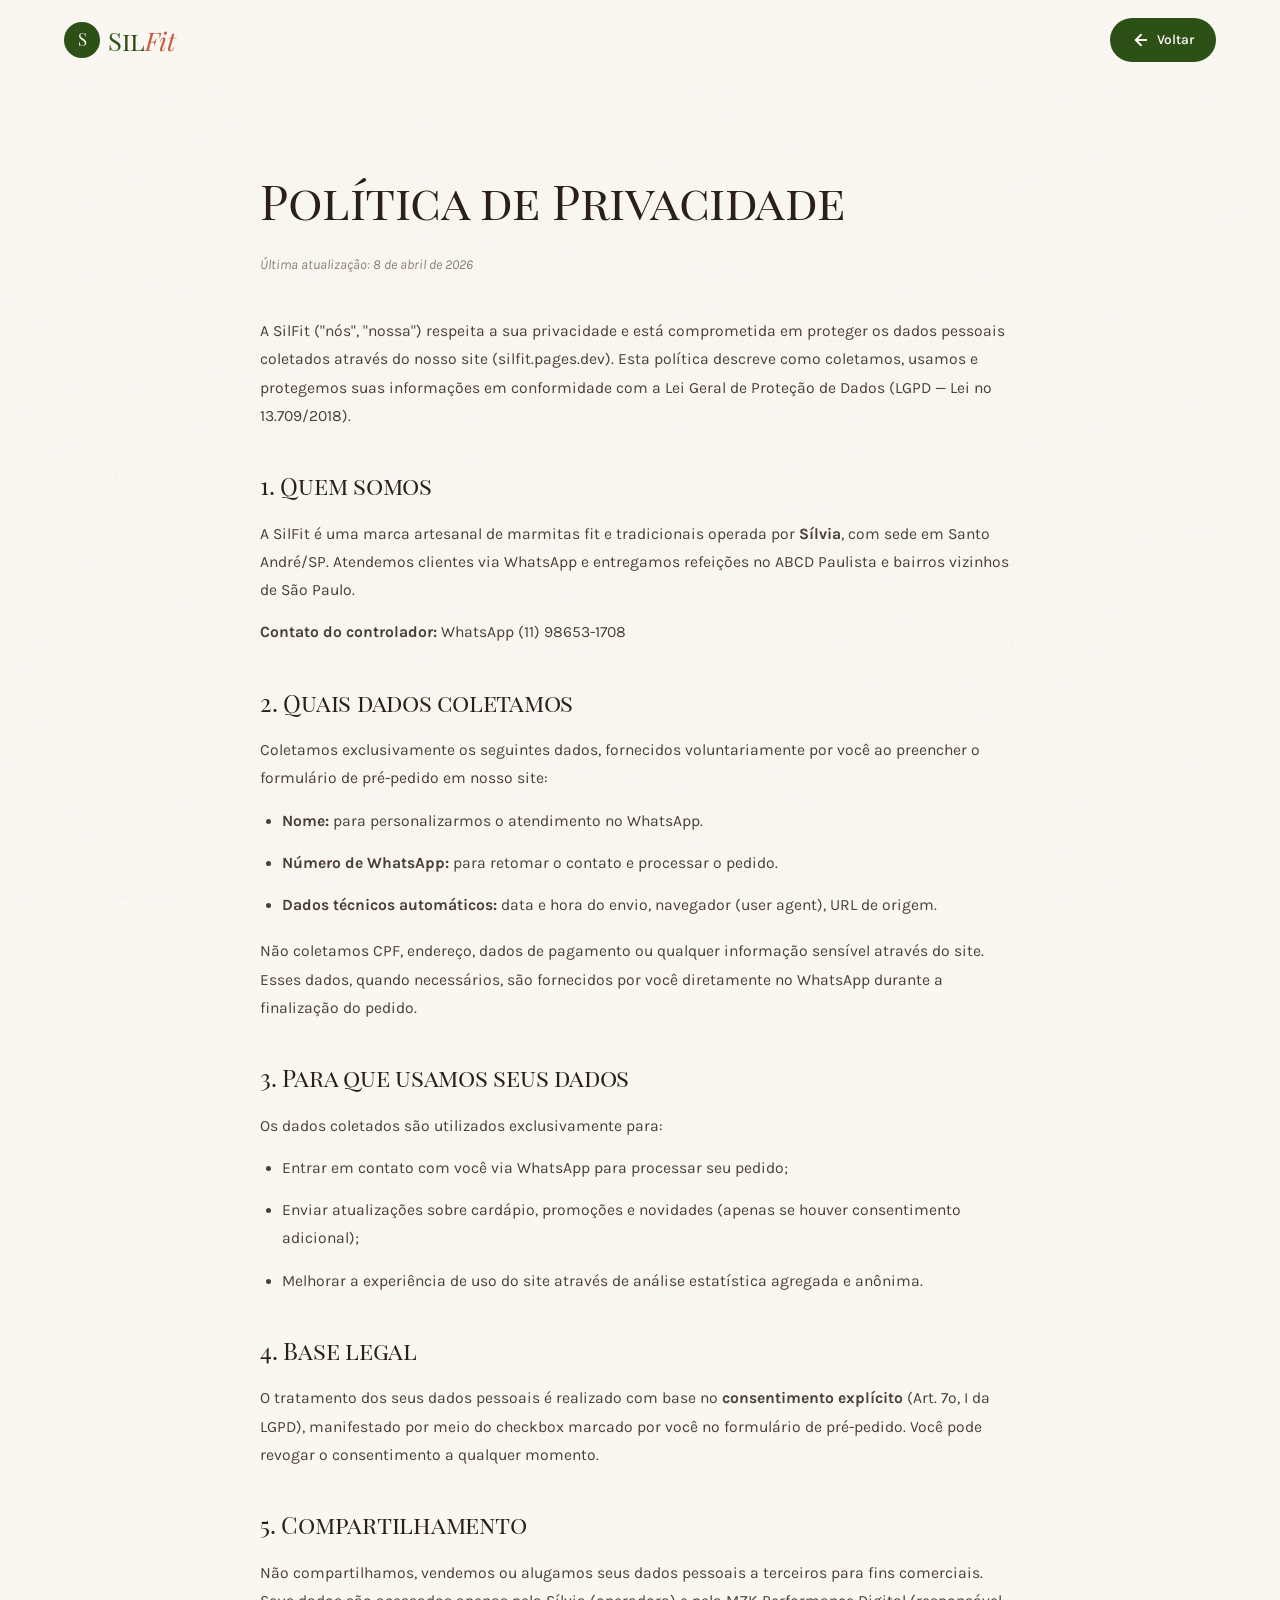
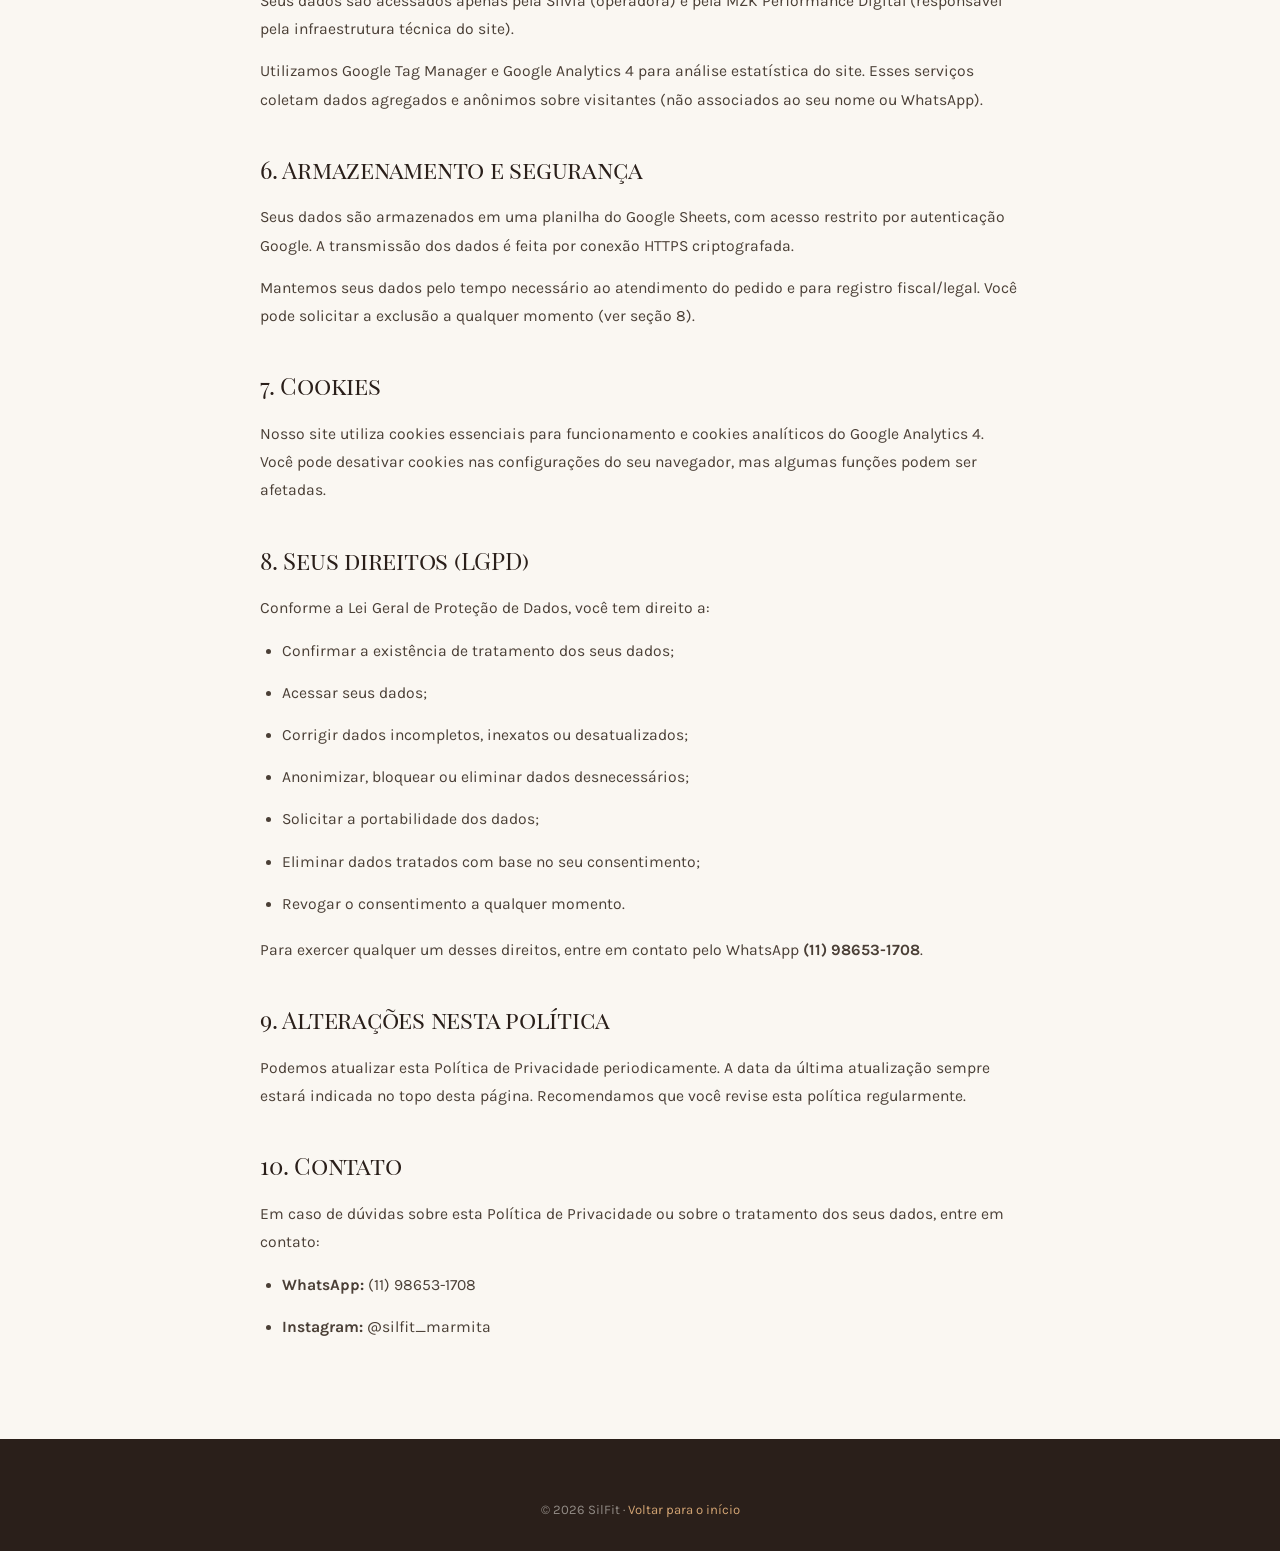
==== politica-de-privacidade.html @ 376da4f0 "feat: initial SilFit landing page v1.0 Landing page completa para SilFit Marmitas com: - Hero editor" ====
<!DOCTYPE html>
<html lang="pt-BR">
<head>
  <meta charset="UTF-8">
  <meta name="viewport" content="width=device-width, initial-scale=1.0">
  <meta name="theme-color" content="#2D5016">
  <title>Política de Privacidade | SilFit</title>
  <meta name="description" content="Política de Privacidade da SilFit — como coletamos, usamos e protegemos seus dados em conformidade com a LGPD.">
  <meta name="robots" content="noindex, follow">
  <link rel="canonical" href="https://silfit.pages.dev/politica-de-privacidade.html">

  <link rel="preconnect" href="https://fonts.googleapis.com">
  <link rel="preconnect" href="https://fonts.gstatic.com" crossorigin>
  <link href="https://fonts.googleapis.com/css2?family=Karla:wght@300;400;500;600;700&family=Playfair+Display:ital,wght@0,400;0,700;1,400;1,700&family=Playfair+Display+SC:wght@400;700&display=swap" rel="stylesheet">

  <link rel="stylesheet" href="/css/styles.css">
  <link rel="manifest" href="/manifest.json">
</head>
<body>
  <a href="#main" class="skip-link">Pular para o conteúdo</a>

  <header class="header">
    <div class="container">
      <a href="/" class="logo" aria-label="SilFit — Início">
        <span class="logo-mark">S</span>
        <span class="logo-text">Sil<em>Fit</em></span>
      </a>
      <a href="/" class="header-cta">
        <svg class="icon" viewBox="0 0 24 24" fill="none" stroke="currentColor" stroke-width="2.5" stroke-linecap="round" stroke-linejoin="round" aria-hidden="true"><line x1="19" y1="12" x2="5" y2="12"/><polyline points="12 19 5 12 12 5"/></svg>
        <span>Voltar</span>
      </a>
    </div>
  </header>

  <main id="main" class="container">
    <article class="privacy-page">
      <h1>Política de Privacidade</h1>
      <p class="last-update">Última atualização: 8 de abril de 2026</p>

      <p>A SilFit ("nós", "nossa") respeita a sua privacidade e está comprometida em proteger os dados pessoais coletados através do nosso site (silfit.pages.dev). Esta política descreve como coletamos, usamos e protegemos suas informações em conformidade com a Lei Geral de Proteção de Dados (LGPD — Lei nº 13.709/2018).</p>

      <h2>1. Quem somos</h2>
      <p>A SilFit é uma marca artesanal de marmitas fit e tradicionais operada por <strong>Sílvia</strong>, com sede em Santo André/SP. Atendemos clientes via WhatsApp e entregamos refeições no ABCD Paulista e bairros vizinhos de São Paulo.</p>
      <p><strong>Contato do controlador:</strong> WhatsApp (11) 98653-1708</p>

      <h2>2. Quais dados coletamos</h2>
      <p>Coletamos exclusivamente os seguintes dados, fornecidos voluntariamente por você ao preencher o formulário de pré-pedido em nosso site:</p>
      <ul>
        <li><strong>Nome:</strong> para personalizarmos o atendimento no WhatsApp.</li>
        <li><strong>Número de WhatsApp:</strong> para retomar o contato e processar o pedido.</li>
        <li><strong>Dados técnicos automáticos:</strong> data e hora do envio, navegador (user agent), URL de origem.</li>
      </ul>
      <p>Não coletamos CPF, endereço, dados de pagamento ou qualquer informação sensível através do site. Esses dados, quando necessários, são fornecidos por você diretamente no WhatsApp durante a finalização do pedido.</p>

      <h2>3. Para que usamos seus dados</h2>
      <p>Os dados coletados são utilizados exclusivamente para:</p>
      <ul>
        <li>Entrar em contato com você via WhatsApp para processar seu pedido;</li>
        <li>Enviar atualizações sobre cardápio, promoções e novidades (apenas se houver consentimento adicional);</li>
        <li>Melhorar a experiência de uso do site através de análise estatística agregada e anônima.</li>
      </ul>

      <h2>4. Base legal</h2>
      <p>O tratamento dos seus dados pessoais é realizado com base no <strong>consentimento explícito</strong> (Art. 7º, I da LGPD), manifestado por meio do checkbox marcado por você no formulário de pré-pedido. Você pode revogar o consentimento a qualquer momento.</p>

      <h2>5. Compartilhamento</h2>
      <p>Não compartilhamos, vendemos ou alugamos seus dados pessoais a terceiros para fins comerciais. Seus dados são acessados apenas pela Sílvia (operadora) e pela MZK Performance Digital (responsável pela infraestrutura técnica do site).</p>
      <p>Utilizamos Google Tag Manager e Google Analytics 4 para análise estatística do site. Esses serviços coletam dados agregados e anônimos sobre visitantes (não associados ao seu nome ou WhatsApp).</p>

      <h2>6. Armazenamento e segurança</h2>
      <p>Seus dados são armazenados em uma planilha do Google Sheets, com acesso restrito por autenticação Google. A transmissão dos dados é feita por conexão HTTPS criptografada.</p>
      <p>Mantemos seus dados pelo tempo necessário ao atendimento do pedido e para registro fiscal/legal. Você pode solicitar a exclusão a qualquer momento (ver seção 8).</p>

      <h2>7. Cookies</h2>
      <p>Nosso site utiliza cookies essenciais para funcionamento e cookies analíticos do Google Analytics 4. Você pode desativar cookies nas configurações do seu navegador, mas algumas funções podem ser afetadas.</p>

      <h2>8. Seus direitos (LGPD)</h2>
      <p>Conforme a Lei Geral de Proteção de Dados, você tem direito a:</p>
      <ul>
        <li>Confirmar a existência de tratamento dos seus dados;</li>
        <li>Acessar seus dados;</li>
        <li>Corrigir dados incompletos, inexatos ou desatualizados;</li>
        <li>Anonimizar, bloquear ou eliminar dados desnecessários;</li>
        <li>Solicitar a portabilidade dos dados;</li>
        <li>Eliminar dados tratados com base no seu consentimento;</li>
        <li>Revogar o consentimento a qualquer momento.</li>
      </ul>
      <p>Para exercer qualquer um desses direitos, entre em contato pelo WhatsApp <strong>(11) 98653-1708</strong>.</p>

      <h2>9. Alterações nesta política</h2>
      <p>Podemos atualizar esta Política de Privacidade periodicamente. A data da última atualização sempre estará indicada no topo desta página. Recomendamos que você revise esta política regularmente.</p>

      <h2>10. Contato</h2>
      <p>Em caso de dúvidas sobre esta Política de Privacidade ou sobre o tratamento dos seus dados, entre em contato:</p>
      <ul>
        <li><strong>WhatsApp:</strong> (11) 98653-1708</li>
        <li><strong>Instagram:</strong> <a href="https://www.instagram.com/silfit_marmita/" target="_blank" rel="noopener">@silfit_marmita</a></li>
      </ul>
    </article>
  </main>

  <footer class="footer" role="contentinfo">
    <div class="container">
      <div class="footer-bottom" style="border-top:none;padding-top:0;">
        <p>&copy; 2026 SilFit · <a href="/">Voltar para o início</a></p>
      </div>
    </div>
  </footer>
</body>
</html>
---- css/styles.css ----
/* ─────────────────────────────────────────────────────────
   SilFit — Editorial Caseira
   Stylesheet único com CSS custom properties
   ───────────────────────────────────────────────────────── */

*, *::before, *::after { margin: 0; padding: 0; box-sizing: border-box; }

:root {
  /* ── Paleta — Editorial Caseira ── */
  --cream: #FAF7F2;
  --cream-warm: #F4EFE6;
  --cream-deep: #ECE4D4;
  --sage-light: #A8B89A;
  --sage: #6B8E5A;
  --sage-deep: #2D5016;
  --terracotta: #C65D3F;
  --terracotta-deep: #9B4426;
  --gold: #D4A574;
  --espresso: #2A1F1A;
  --espresso-soft: #4A3F36;
  --muted: #8B7E6F;
  --line: #E5DCC8;
  --white: #FFFFFF;
  --wa-green: #25D366;
  --wa-green-deep: #1EBE5A;

  /* ── Typography ── */
  --font-display: 'Playfair Display SC', Georgia, serif;
  --font-display-italic: 'Playfair Display', Georgia, serif;
  --font-body: 'Karla', -apple-system, BlinkMacSystemFont, sans-serif;

  /* ── Easing ── */
  --ease-out: cubic-bezier(0.22, 1, 0.36, 1);
  --ease-in-out: cubic-bezier(0.65, 0, 0.35, 1);
  --ease-spring: cubic-bezier(0.34, 1.56, 0.64, 1);

  /* ── Layout ── */
  --container: 1200px;
  --container-narrow: 880px;
  --radius-sm: 8px;
  --radius: 14px;
  --radius-lg: 24px;

  /* ── z-index scale ── */
  --z-header: 50;
  --z-popup: 100;
  --z-fab: 90;
  --z-toast: 110;
}

html {
  scroll-behavior: smooth;
  -webkit-font-smoothing: antialiased;
  -moz-osx-font-smoothing: grayscale;
  text-size-adjust: 100%;
}

@media (prefers-reduced-motion: reduce) {
  html { scroll-behavior: auto; }
  *, *::before, *::after {
    animation-duration: 0.01ms !important;
    animation-iteration-count: 1 !important;
    transition-duration: 0.01ms !important;
  }
}

body {
  font-family: var(--font-body);
  color: var(--espresso);
  background: var(--cream);
  line-height: 1.65;
  font-size: 17px;
  overflow-x: hidden;
}

/* Subtle paper texture overlay — adds warmth without weight */
body::before {
  content: '';
  position: fixed;
  inset: 0;
  pointer-events: none;
  z-index: 1;
  opacity: 0.04;
  background-image: url("data:image/svg+xml,%3Csvg viewBox='0 0 256 256' xmlns='http://www.w3.org/2000/svg'%3E%3Cfilter id='n'%3E%3CfeTurbulence type='fractalNoise' baseFrequency='0.85' numOctaves='4' stitchTiles='stitch'/%3E%3C/filter%3E%3Crect width='100%25' height='100%25' filter='url(%23n)'/%3E%3C/svg%3E");
  mix-blend-mode: multiply;
}

img { max-width: 100%; height: auto; display: block; }
button { font: inherit; cursor: pointer; }
a { color: inherit; text-decoration: none; }

/* ─────────────────────────────────────────────────────────
   Skip-to-content (a11y)
   ───────────────────────────────────────────────────────── */
.skip-link {
  position: absolute; left: -9999px; top: 16px;
  background: var(--sage-deep); color: var(--cream);
  padding: 12px 20px; border-radius: var(--radius-sm);
  z-index: 999; font-weight: 600;
}
.skip-link:focus { left: 16px; }

/* ─────────────────────────────────────────────────────────
   Container & section primitives
   ───────────────────────────────────────────────────────── */
.container {
  width: 100%;
  max-width: var(--container);
  margin: 0 auto;
  padding: 0 24px;
  position: relative;
  z-index: 2;
}
.container-narrow { max-width: var(--container-narrow); }

section {
  padding: 80px 0;
  position: relative;
}

@media (max-width: 768px) {
  section { padding: 56px 0; }
}

/* ─────────────────────────────────────────────────────────
   Typography utilities
   ───────────────────────────────────────────────────────── */
.eyebrow {
  display: inline-flex;
  align-items: center;
  gap: 14px;
  font-family: var(--font-body);
  font-size: 0.78rem;
  font-weight: 600;
  letter-spacing: 0.18em;
  text-transform: uppercase;
  color: var(--terracotta);
  margin-bottom: 18px;
}
.eyebrow::before {
  content: '';
  display: inline-block;
  width: 36px;
  height: 1px;
  background: var(--terracotta);
}

h1, h2, h3, h4 {
  font-family: var(--font-display);
  font-weight: 400;
  color: var(--espresso);
  letter-spacing: -0.01em;
}

.section-title {
  font-size: clamp(2rem, 4.4vw, 3.4rem);
  line-height: 1.08;
  margin-bottom: 18px;
}
.section-title em {
  font-family: var(--font-display-italic);
  font-style: italic;
  font-weight: 400;
  color: var(--sage-deep);
}

.section-subtitle {
  font-size: 1.1rem;
  color: var(--espresso-soft);
  max-width: 620px;
  line-height: 1.7;
}

.section-header { margin-bottom: 56px; }
.section-header.center { text-align: center; }
.section-header.center .eyebrow { justify-content: center; }
.section-header.center .section-subtitle { margin-left: auto; margin-right: auto; }

/* ─────────────────────────────────────────────────────────
   Buttons
   ───────────────────────────────────────────────────────── */
.btn {
  display: inline-flex;
  align-items: center;
  justify-content: center;
  gap: 10px;
  padding: 16px 32px;
  border-radius: 999px;
  font-weight: 700;
  font-size: 0.95rem;
  letter-spacing: 0.01em;
  border: none;
  cursor: pointer;
  transition: all 280ms var(--ease-out);
  white-space: nowrap;
  text-decoration: none;
  position: relative;
  overflow: hidden;
}
.btn:focus-visible {
  outline: 2px solid var(--sage-deep);
  outline-offset: 3px;
}

.btn-primary {
  background: var(--sage-deep);
  color: var(--cream);
  box-shadow: 0 4px 16px rgba(45, 80, 22, 0.18);
}
.btn-primary:hover {
  background: #1f3a0e;
  transform: translateY(-2px);
  box-shadow: 0 8px 28px rgba(45, 80, 22, 0.32);
}
.btn-primary:active { transform: translateY(0); }

.btn-secondary {
  background: transparent;
  color: var(--espresso);
  border: 1.5px solid var(--espresso);
}
.btn-secondary:hover {
  background: var(--espresso);
  color: var(--cream);
}

.btn-whatsapp {
  background: var(--wa-green);
  color: var(--white);
  box-shadow: 0 4px 16px rgba(37, 211, 102, 0.25);
}
.btn-whatsapp:hover {
  background: var(--wa-green-deep);
  transform: translateY(-2px);
  box-shadow: 0 8px 28px rgba(37, 211, 102, 0.4);
}

.btn-large { padding: 20px 40px; font-size: 1.05rem; }

.icon { width: 18px; height: 18px; flex-shrink: 0; }

/* ─────────────────────────────────────────────────────────
   Top bar
   ───────────────────────────────────────────────────────── */
.top-bar {
  background: var(--sage-deep);
  color: var(--cream);
  text-align: center;
  font-size: 0.78rem;
  padding: 9px 16px;
  font-weight: 500;
  letter-spacing: 0.02em;
}
.top-bar strong { color: var(--gold); font-weight: 700; }

/* ─────────────────────────────────────────────────────────
   Header
   ───────────────────────────────────────────────────────── */
.header {
  position: sticky;
  top: 0;
  z-index: var(--z-header);
  background: rgba(250, 247, 242, 0.92);
  backdrop-filter: blur(16px) saturate(1.4);
  -webkit-backdrop-filter: blur(16px) saturate(1.4);
  border-bottom: 1px solid transparent;
  transition: all 350ms var(--ease-out);
}
.header.scrolled {
  border-bottom-color: var(--line);
  box-shadow: 0 4px 24px rgba(42, 31, 26, 0.06);
}
.header .container {
  display: flex;
  align-items: center;
  justify-content: space-between;
  padding-top: 18px;
  padding-bottom: 18px;
}
.logo {
  display: flex;
  align-items: center;
  gap: 8px;
  font-family: var(--font-display);
  font-size: 1.6rem;
  color: var(--sage-deep);
  letter-spacing: -0.01em;
}
.logo-mark {
  width: 36px; height: 36px;
  border-radius: 50%;
  background: var(--sage-deep);
  display: flex; align-items: center; justify-content: center;
  color: var(--cream);
  font-family: var(--font-display);
  font-size: 1.05rem;
  font-weight: 400;
}
.logo-text em {
  font-family: var(--font-display-italic);
  font-style: italic;
  color: var(--terracotta);
}

.nav {
  display: flex;
  gap: 36px;
  align-items: center;
}
.nav a {
  font-size: 0.9rem;
  font-weight: 500;
  color: var(--espresso-soft);
  position: relative;
  transition: color 200ms var(--ease-out);
}
.nav a::after {
  content: '';
  position: absolute;
  bottom: -6px;
  left: 0;
  width: 0;
  height: 1.5px;
  background: var(--terracotta);
  transition: width 250ms var(--ease-out);
}
.nav a:hover { color: var(--espresso); }
.nav a:hover::after { width: 100%; }

.header-cta {
  background: var(--sage-deep);
  color: var(--cream);
  padding: 11px 22px;
  border-radius: 999px;
  font-size: 0.85rem;
  font-weight: 600;
  transition: all 250ms var(--ease-out);
  display: inline-flex;
  align-items: center;
  gap: 7px;
}
.header-cta:hover {
  background: #1f3a0e;
  transform: translateY(-1px);
}

@media (max-width: 900px) {
  .nav { display: none; }
}
@media (max-width: 480px) {
  .header-cta span { display: none; }
  .header-cta { padding: 11px; aspect-ratio: 1; justify-content: center; }
}

/* ─────────────────────────────────────────────────────────
   Hero
   ───────────────────────────────────────────────────────── */
.hero {
  position: relative;
  padding: 70px 0 90px;
  background: linear-gradient(180deg, var(--cream) 0%, var(--cream-warm) 100%);
  overflow: hidden;
}

/* Decorative organic shapes */
.hero-deco-1 {
  position: absolute;
  top: -100px;
  right: -120px;
  width: 460px; height: 460px;
  border-radius: 50%;
  background: radial-gradient(circle, rgba(168, 184, 154, 0.18) 0%, transparent 70%);
  pointer-events: none;
}
.hero-deco-2 {
  position: absolute;
  bottom: -80px;
  left: -100px;
  width: 380px; height: 380px;
  border-radius: 50%;
  background: radial-gradient(circle, rgba(198, 93, 63, 0.10) 0%, transparent 70%);
  pointer-events: none;
}

.hero .container {
  display: grid;
  grid-template-columns: 1.05fr 0.95fr;
  gap: 70px;
  align-items: center;
  position: relative;
  z-index: 2;
}

.hero-badge {
  display: inline-flex;
  align-items: center;
  gap: 10px;
  background: var(--cream-deep);
  border: 1px solid var(--line);
  padding: 9px 18px;
  border-radius: 999px;
  font-size: 0.78rem;
  font-weight: 600;
  color: var(--sage-deep);
  letter-spacing: 0.04em;
  margin-bottom: 24px;
}
.hero-badge .dot {
  width: 8px; height: 8px; border-radius: 50%;
  background: var(--wa-green);
  box-shadow: 0 0 0 0 rgba(37, 211, 102, 0.6);
  animation: pulse-dot 2.4s ease-in-out infinite;
}
@keyframes pulse-dot {
  0%, 100% { box-shadow: 0 0 0 0 rgba(37, 211, 102, 0.5); }
  50% { box-shadow: 0 0 0 8px rgba(37, 211, 102, 0); }
}

.hero h1 {
  font-size: clamp(2.6rem, 6vw, 4.4rem);
  line-height: 1.02;
  margin-bottom: 22px;
  letter-spacing: -0.02em;
}
.hero h1 em {
  font-family: var(--font-display-italic);
  font-style: italic;
  color: var(--sage-deep);
  font-weight: 400;
}
.hero h1 .accent {
  color: var(--terracotta);
  font-family: var(--font-display-italic);
  font-style: italic;
}

.hero-sub {
  font-size: 1.18rem;
  color: var(--espresso-soft);
  line-height: 1.7;
  margin-bottom: 32px;
  max-width: 520px;
}

.hero-ctas {
  display: flex;
  gap: 14px;
  flex-wrap: wrap;
  margin-bottom: 40px;
}

.hero-trust {
  display: flex;
  align-items: center;
  gap: 24px;
  flex-wrap: wrap;
  padding-top: 28px;
  border-top: 1px solid var(--line);
}
.hero-trust-item {
  display: flex;
  align-items: center;
  gap: 10px;
  font-size: 0.85rem;
  color: var(--espresso-soft);
}
.hero-trust-item svg {
  color: var(--sage-deep);
  flex-shrink: 0;
}

/* Hero visual — editorial photo card stack */
.hero-visual {
  position: relative;
  height: 580px;
}
.hero-photo {
  position: absolute;
  border-radius: var(--radius-lg);
  overflow: hidden;
  background: var(--cream-deep);
  box-shadow:
    0 20px 60px rgba(42, 31, 26, 0.18),
    0 8px 24px rgba(42, 31, 26, 0.10);
}
.hero-photo-main {
  top: 0; left: 50%;
  transform: translateX(-50%);
  width: 78%;
  aspect-ratio: 4/5;
  z-index: 2;
}
.hero-photo-sub {
  bottom: 0; left: 0;
  width: 55%;
  aspect-ratio: 4/3;
  z-index: 3;
  border: 8px solid var(--cream);
}
.hero-photo-sub-2 {
  top: 60px; right: 0;
  width: 42%;
  aspect-ratio: 1;
  z-index: 1;
  border: 8px solid var(--cream);
}

/* Photo placeholder treatment */
.photo-placeholder {
  width: 100%; height: 100%;
  background: linear-gradient(135deg, var(--sage-light), var(--sage));
  display: flex;
  align-items: center;
  justify-content: center;
  color: var(--cream);
  font-family: var(--font-display);
  font-size: 1.4rem;
  position: relative;
}
.photo-placeholder.terracotta {
  background: linear-gradient(135deg, #D17554, var(--terracotta));
}
.photo-placeholder.gold {
  background: linear-gradient(135deg, #E2BC8E, var(--gold));
}
.photo-placeholder svg {
  width: 64px; height: 64px;
  opacity: 0.6;
}

/* Floating quote card */
.hero-quote {
  position: absolute;
  bottom: 90px;
  right: -20px;
  z-index: 4;
  background: var(--white);
  padding: 18px 22px;
  border-radius: var(--radius);
  box-shadow: 0 12px 36px rgba(42, 31, 26, 0.15);
  max-width: 220px;
  border: 1px solid var(--line);
}
.hero-quote .stars {
  display: flex; gap: 2px; margin-bottom: 6px; color: var(--gold);
}
.hero-quote p {
  font-family: var(--font-display-italic);
  font-style: italic;
  font-size: 0.92rem;
  color: var(--espresso);
  line-height: 1.5;
}
.hero-quote cite {
  display: block;
  margin-top: 8px;
  font-size: 0.75rem;
  color: var(--muted);
  font-style: normal;
  font-family: var(--font-body);
  font-weight: 600;
}

@media (max-width: 980px) {
  .hero .container { grid-template-columns: 1fr; gap: 50px; }
  .hero-visual { height: 460px; max-width: 480px; margin: 0 auto; }
  .hero-quote { right: 0; bottom: 50px; }
}
@media (max-width: 480px) {
  .hero { padding: 50px 0 70px; }
  .hero-visual { height: 380px; }
}

/* ─────────────────────────────────────────────────────────
   Sobre — story section
   ───────────────────────────────────────────────────────── */
.sobre {
  background: var(--cream);
}
.sobre .container {
  display: grid;
  grid-template-columns: 0.85fr 1.15fr;
  gap: 70px;
  align-items: center;
}
.sobre-photo {
  position: relative;
}
.sobre-photo-frame {
  border-radius: var(--radius-lg);
  overflow: hidden;
  aspect-ratio: 4/5;
  box-shadow: 0 20px 50px rgba(42, 31, 26, 0.15);
}
.sobre-photo-frame .photo-placeholder { font-size: 1.6rem; }
.sobre-photo::before {
  content: '';
  position: absolute;
  inset: 14px -14px -14px 14px;
  border: 2px solid var(--terracotta);
  border-radius: var(--radius-lg);
  z-index: -1;
}

.sobre-content h2 {
  font-size: clamp(2rem, 4vw, 3rem);
  line-height: 1.1;
  margin-bottom: 24px;
}
.sobre-content h2 em {
  font-family: var(--font-display-italic);
  font-style: italic;
  color: var(--terracotta);
}
.sobre-content p {
  font-size: 1.05rem;
  color: var(--espresso-soft);
  line-height: 1.8;
  margin-bottom: 18px;
}
.sobre-tagline {
  font-family: var(--font-display-italic);
  font-style: italic;
  font-size: 1.4rem !important;
  color: var(--sage-deep) !important;
  border-left: 3px solid var(--terracotta);
  padding-left: 20px;
  margin: 28px 0 !important;
}

.sobre-badges {
  display: flex;
  gap: 12px;
  flex-wrap: wrap;
  margin-top: 28px;
}
.sobre-badge {
  display: inline-flex;
  align-items: center;
  gap: 8px;
  background: var(--cream-warm);
  border: 1px solid var(--line);
  padding: 9px 16px;
  border-radius: 999px;
  font-size: 0.8rem;
  font-weight: 600;
  color: var(--espresso);
}
.sobre-badge svg { color: var(--sage-deep); }

@media (max-width: 900px) {
  .sobre .container { grid-template-columns: 1fr; gap: 50px; }
  .sobre-photo { max-width: 360px; margin: 0 auto; }
}

/* ─────────────────────────────────────────────────────────
   Cardápio — Fit & Tradicional
   ───────────────────────────────────────────────────────── */
.cardapio {
  background: var(--cream-warm);
}
.cardapio.tradicional {
  background: var(--cream);
}

.menu-meta {
  display: flex;
  align-items: center;
  gap: 20px;
  margin-top: 24px;
  flex-wrap: wrap;
}
.menu-price-tag {
  display: inline-flex;
  align-items: baseline;
  gap: 4px;
  font-family: var(--font-display);
  font-size: 1.5rem;
  color: var(--sage-deep);
  background: var(--cream);
  padding: 12px 22px;
  border-radius: 999px;
  border: 1.5px solid var(--sage-deep);
}
.menu-price-tag .currency { font-size: 1rem; opacity: 0.7; }
.menu-price-tag .label { font-family: var(--font-body); font-size: 0.78rem; color: var(--espresso-soft); margin-left: 8px; font-weight: 500; }

.menu-grid {
  display: grid;
  grid-template-columns: repeat(2, 1fr);
  gap: 24px;
}
@media (max-width: 768px) {
  .menu-grid { grid-template-columns: 1fr; }
}

.menu-card {
  background: var(--cream);
  border: 1px solid var(--line);
  border-radius: var(--radius-lg);
  overflow: hidden;
  transition: all 380ms var(--ease-out);
  display: flex;
  flex-direction: column;
}
.cardapio.tradicional .menu-card { background: var(--cream-warm); }
.menu-card:hover {
  transform: translateY(-6px);
  box-shadow: 0 24px 60px rgba(42, 31, 26, 0.10);
  border-color: var(--terracotta);
}

.menu-card-photo {
  aspect-ratio: 16/10;
  position: relative;
  overflow: hidden;
}
.menu-card-photo .photo-placeholder { font-size: 1.05rem; }
.menu-card-badge {
  position: absolute;
  top: 14px;
  left: 14px;
  background: var(--white);
  color: var(--sage-deep);
  padding: 6px 12px;
  border-radius: 999px;
  font-size: 0.7rem;
  font-weight: 700;
  letter-spacing: 0.06em;
  text-transform: uppercase;
}

.menu-card-body {
  padding: 26px 24px 28px;
  display: flex;
  flex-direction: column;
  flex: 1;
}
.menu-card-code {
  font-family: var(--font-body);
  font-size: 0.7rem;
  font-weight: 700;
  letter-spacing: 0.12em;
  color: var(--terracotta);
  text-transform: uppercase;
  margin-bottom: 8px;
}
.menu-card h3 {
  font-size: 1.35rem;
  font-family: var(--font-display);
  line-height: 1.2;
  margin-bottom: 10px;
}
.menu-card p {
  font-size: 0.9rem;
  color: var(--espresso-soft);
  line-height: 1.65;
  margin-bottom: auto;
  padding-bottom: 18px;
}
.menu-card-cta {
  display: inline-flex;
  align-items: center;
  gap: 8px;
  font-weight: 600;
  font-size: 0.88rem;
  color: var(--sage-deep);
  padding: 12px 18px;
  background: var(--cream-warm);
  border-radius: 999px;
  border: 1px solid var(--line);
  transition: all 250ms var(--ease-out);
  align-self: flex-start;
}
.cardapio.tradicional .menu-card-cta { background: var(--cream); }
.menu-card-cta:hover {
  background: var(--sage-deep);
  color: var(--cream);
  border-color: var(--sage-deep);
}
.menu-card-cta svg { transition: transform 250ms var(--ease-out); }
.menu-card-cta:hover svg { transform: translateX(3px); }

/* ─────────────────────────────────────────────────────────
   Combos
   ───────────────────────────────────────────────────────── */
.combos {
  background: var(--sage-deep);
  color: var(--cream);
  position: relative;
  overflow: hidden;
}
.combos::before {
  content: '';
  position: absolute;
  inset: 0;
  background-image: radial-gradient(circle at 20% 20%, rgba(212, 165, 116, 0.08), transparent 50%),
                    radial-gradient(circle at 80% 80%, rgba(198, 93, 63, 0.08), transparent 50%);
  pointer-events: none;
}
.combos .eyebrow { color: var(--gold); }
.combos .eyebrow::before { background: var(--gold); }
.combos .section-title { color: var(--cream); }
.combos .section-title em { color: var(--gold); }
.combos .section-subtitle { color: rgba(250, 247, 242, 0.78); }

.combos-grid {
  display: grid;
  grid-template-columns: repeat(2, 1fr);
  gap: 24px;
  max-width: 880px;
}
@media (max-width: 768px) {
  .combos-grid { grid-template-columns: 1fr; }
}

.combo-card {
  background: rgba(250, 247, 242, 0.06);
  border: 1px solid rgba(250, 247, 242, 0.14);
  border-radius: var(--radius-lg);
  padding: 36px 32px;
  backdrop-filter: blur(12px);
  -webkit-backdrop-filter: blur(12px);
  transition: all 350ms var(--ease-out);
  position: relative;
}
.combo-card:hover {
  background: rgba(250, 247, 242, 0.10);
  transform: translateY(-4px);
  border-color: var(--gold);
}
.combo-card.featured {
  border-color: var(--gold);
  background: rgba(212, 165, 116, 0.10);
}
.combo-card.featured::before {
  content: 'Mais escolhido';
  position: absolute;
  top: -13px;
  left: 50%;
  transform: translateX(-50%);
  background: var(--gold);
  color: var(--espresso);
  padding: 6px 18px;
  border-radius: 999px;
  font-size: 0.7rem;
  font-weight: 700;
  letter-spacing: 0.08em;
  text-transform: uppercase;
}

.combo-card-label {
  font-size: 0.78rem;
  color: var(--gold);
  letter-spacing: 0.12em;
  text-transform: uppercase;
  font-weight: 600;
  margin-bottom: 10px;
}
.combo-card h3 {
  font-family: var(--font-display);
  font-size: 1.6rem;
  color: var(--cream);
  margin-bottom: 6px;
}
.combo-card .qty {
  font-family: var(--font-body);
  font-size: 0.95rem;
  color: rgba(250, 247, 242, 0.7);
  margin-bottom: 22px;
}
.combo-price {
  font-family: var(--font-display);
  font-size: 3.2rem;
  color: var(--gold);
  line-height: 1;
  margin-bottom: 6px;
}
.combo-price .currency { font-size: 1.4rem; opacity: 0.8; }
.combo-unit {
  font-size: 0.85rem;
  color: rgba(250, 247, 242, 0.6);
  margin-bottom: 26px;
}
.combo-card .btn-whatsapp {
  width: 100%;
  margin-top: 6px;
}

.combo-note {
  text-align: center;
  margin-top: 36px;
  font-size: 0.92rem;
  color: rgba(250, 247, 242, 0.7);
  font-family: var(--font-display-italic);
  font-style: italic;
}
.combo-note strong { color: var(--gold); font-style: normal; font-weight: 600; }

/* ─────────────────────────────────────────────────────────
   Área de Entrega
   ───────────────────────────────────────────────────────── */
.entrega {
  background: var(--cream);
}
.entrega .container {
  display: grid;
  grid-template-columns: 0.95fr 1.05fr;
  gap: 60px;
  align-items: center;
}
@media (max-width: 900px) {
  .entrega .container { grid-template-columns: 1fr; gap: 40px; }
}

.entrega-cities {
  display: grid;
  grid-template-columns: repeat(2, 1fr);
  gap: 14px;
  margin-top: 32px;
}
.entrega-city {
  display: flex;
  align-items: center;
  gap: 12px;
  background: var(--cream-warm);
  border: 1px solid var(--line);
  padding: 16px 20px;
  border-radius: var(--radius);
  font-weight: 600;
  font-size: 0.95rem;
  transition: all 250ms var(--ease-out);
}
.entrega-city:hover {
  border-color: var(--sage);
  background: var(--cream-deep);
}
.entrega-city svg { color: var(--sage-deep); flex-shrink: 0; }

.entrega-info {
  background: var(--cream-warm);
  border: 1px solid var(--line);
  border-radius: var(--radius-lg);
  padding: 36px;
  position: relative;
  overflow: hidden;
}
.entrega-info::before {
  content: '';
  position: absolute;
  top: -50px; right: -50px;
  width: 200px; height: 200px;
  border-radius: 50%;
  background: radial-gradient(circle, rgba(168, 184, 154, 0.18), transparent 70%);
}
.entrega-info-icon {
  width: 60px; height: 60px;
  background: var(--sage-deep);
  border-radius: var(--radius);
  display: flex;
  align-items: center;
  justify-content: center;
  color: var(--cream);
  margin-bottom: 22px;
  position: relative;
}
.entrega-info h3 {
  font-size: 1.5rem;
  margin-bottom: 14px;
  position: relative;
}
.entrega-info p {
  color: var(--espresso-soft);
  line-height: 1.7;
  font-size: 0.96rem;
  position: relative;
  margin-bottom: 18px;
}
.entrega-info ul {
  list-style: none;
  position: relative;
}
.entrega-info ul li {
  display: flex;
  align-items: center;
  gap: 10px;
  padding: 6px 0;
  font-size: 0.92rem;
  color: var(--espresso);
}
.entrega-info ul li svg { color: var(--terracotta); flex-shrink: 0; }

/* ─────────────────────────────────────────────────────────
   Depoimentos
   ───────────────────────────────────────────────────────── */
.depoimentos {
  background: var(--cream-warm);
}
.depoimentos-grid {
  display: grid;
  grid-template-columns: repeat(3, 1fr);
  gap: 24px;
}
@media (max-width: 900px) {
  .depoimentos-grid { grid-template-columns: 1fr; max-width: 500px; margin: 0 auto; }
}
.depoimento {
  background: var(--cream);
  border: 1px solid var(--line);
  border-radius: var(--radius-lg);
  padding: 32px 28px;
  transition: all 350ms var(--ease-out);
  position: relative;
}
.depoimento:hover {
  transform: translateY(-4px);
  box-shadow: 0 20px 50px rgba(42, 31, 26, 0.08);
  border-color: var(--terracotta);
}
.depoimento .stars {
  display: flex; gap: 2px; margin-bottom: 14px;
  color: var(--gold);
}
.depoimento blockquote {
  font-family: var(--font-display-italic);
  font-style: italic;
  font-size: 1.1rem;
  line-height: 1.6;
  color: var(--espresso);
  margin-bottom: 22px;
}
.depoimento-author {
  display: flex;
  align-items: center;
  gap: 12px;
  padding-top: 18px;
  border-top: 1px solid var(--line);
}
.depoimento-avatar {
  width: 44px; height: 44px;
  border-radius: 50%;
  background: var(--sage);
  color: var(--cream);
  display: flex;
  align-items: center;
  justify-content: center;
  font-family: var(--font-display);
  font-size: 1.05rem;
  flex-shrink: 0;
}
.depoimento-info strong {
  display: block;
  font-weight: 700;
  color: var(--espresso);
  font-size: 0.92rem;
}
.depoimento-info span {
  font-size: 0.78rem;
  color: var(--muted);
}

/* ─────────────────────────────────────────────────────────
   FAQ
   ───────────────────────────────────────────────────────── */
.faq {
  background: var(--cream);
}
.faq-list {
  max-width: 760px;
  margin: 0 auto;
}
.faq-item {
  border-bottom: 1px solid var(--line);
}
.faq-item:first-child { border-top: 1px solid var(--line); }
.faq-question {
  width: 100%;
  display: flex;
  justify-content: space-between;
  align-items: center;
  gap: 24px;
  padding: 26px 4px;
  background: none;
  border: none;
  text-align: left;
  font-family: var(--font-body);
  font-size: 1.08rem;
  font-weight: 600;
  color: var(--espresso);
  cursor: pointer;
  transition: color 200ms var(--ease-out);
}
.faq-question:hover { color: var(--sage-deep); }
.faq-question .chevron {
  width: 20px; height: 20px;
  flex-shrink: 0;
  transition: transform 350ms var(--ease-out);
  color: var(--terracotta);
}
.faq-item.open .faq-question { color: var(--sage-deep); }
.faq-item.open .chevron { transform: rotate(180deg); }
.faq-answer {
  max-height: 0;
  overflow: hidden;
  transition: max-height 450ms var(--ease-out);
}
.faq-answer-inner {
  padding: 0 4px 26px;
  color: var(--espresso-soft);
  line-height: 1.75;
  font-size: 0.98rem;
}

/* ─────────────────────────────────────────────────────────
   CTA Final
   ───────────────────────────────────────────────────────── */
.cta-final {
  background: linear-gradient(135deg, var(--sage-deep) 0%, #1f3a0e 100%);
  color: var(--cream);
  text-align: center;
  position: relative;
  overflow: hidden;
}
.cta-final::before {
  content: '';
  position: absolute;
  top: 50%; left: 50%;
  transform: translate(-50%, -50%);
  width: 600px; height: 600px;
  background: radial-gradient(circle, rgba(212, 165, 116, 0.12), transparent 70%);
  pointer-events: none;
}
.cta-final .container { position: relative; z-index: 2; }
.cta-final .eyebrow {
  color: var(--gold);
  justify-content: center;
}
.cta-final .eyebrow::before { background: var(--gold); }
.cta-final h2 {
  font-size: clamp(2.2rem, 5vw, 3.6rem);
  line-height: 1.1;
  color: var(--cream);
  margin-bottom: 18px;
  max-width: 720px;
  margin-left: auto;
  margin-right: auto;
}
.cta-final h2 em {
  font-family: var(--font-display-italic);
  font-style: italic;
  color: var(--gold);
}
.cta-final p {
  font-size: 1.15rem;
  color: rgba(250, 247, 242, 0.85);
  max-width: 580px;
  margin: 0 auto 36px;
  line-height: 1.7;
}
.cta-urgency {
  display: inline-flex;
  align-items: center;
  gap: 10px;
  font-size: 0.85rem;
  color: var(--gold);
  margin-top: 28px;
  font-weight: 500;
}

/* ─────────────────────────────────────────────────────────
   Footer
   ───────────────────────────────────────────────────────── */
.footer {
  background: var(--espresso);
  color: var(--cream);
  padding: 60px 0 30px;
}
.footer-grid {
  display: grid;
  grid-template-columns: 1.4fr 1fr 1fr;
  gap: 50px;
  margin-bottom: 50px;
}
@media (max-width: 768px) {
  .footer-grid { grid-template-columns: 1fr; gap: 36px; }
}
.footer-brand {
  display: flex; align-items: center; gap: 10px; margin-bottom: 18px;
}
.footer-brand .logo-mark {
  background: var(--gold);
  color: var(--espresso);
}
.footer-brand .logo-text {
  font-family: var(--font-display);
  font-size: 1.5rem;
  color: var(--cream);
}
.footer-brand .logo-text em {
  font-family: var(--font-display-italic);
  font-style: italic;
  color: var(--gold);
}
.footer-tagline {
  color: rgba(250, 247, 242, 0.6);
  font-family: var(--font-display-italic);
  font-style: italic;
  font-size: 1rem;
  margin-bottom: 22px;
}
.footer h4 {
  font-family: var(--font-body);
  font-size: 0.78rem;
  letter-spacing: 0.14em;
  text-transform: uppercase;
  color: var(--gold);
  margin-bottom: 18px;
  font-weight: 700;
}
.footer ul { list-style: none; }
.footer ul li { padding: 6px 0; }
.footer ul a {
  color: rgba(250, 247, 242, 0.7);
  font-size: 0.92rem;
  transition: color 200ms var(--ease-out);
  display: inline-flex;
  align-items: center;
  gap: 8px;
}
.footer ul a:hover { color: var(--gold); }
.footer-bottom {
  border-top: 1px solid rgba(250, 247, 242, 0.1);
  padding-top: 24px;
  text-align: center;
  font-size: 0.82rem;
  color: rgba(250, 247, 242, 0.5);
}
.footer-bottom a { color: var(--gold); }

/* ─────────────────────────────────────────────────────────
   WhatsApp Floating Action Button
   ───────────────────────────────────────────────────────── */
.wa-fab {
  position: fixed;
  bottom: 24px;
  right: 24px;
  z-index: var(--z-fab);
  width: 60px; height: 60px;
  background: var(--wa-green);
  border-radius: 50%;
  display: flex;
  align-items: center;
  justify-content: center;
  color: var(--white);
  box-shadow: 0 8px 24px rgba(37, 211, 102, 0.4);
  transition: all 350ms var(--ease-spring);
}
.wa-fab:hover {
  transform: scale(1.08);
  box-shadow: 0 12px 32px rgba(37, 211, 102, 0.55);
}
.wa-fab svg { width: 30px; height: 30px; }
.wa-fab::before {
  content: '';
  position: absolute;
  inset: -4px;
  border-radius: 50%;
  border: 2px solid var(--wa-green);
  animation: ripple 2.4s var(--ease-out) infinite;
}
@keyframes ripple {
  0% { transform: scale(1); opacity: 0.8; }
  100% { transform: scale(1.6); opacity: 0; }
}

/* ─────────────────────────────────────────────────────────
   Pop-up de Captura LGPD
   ───────────────────────────────────────────────────────── */
.popup-overlay {
  position: fixed;
  inset: 0;
  z-index: var(--z-popup);
  background: rgba(42, 31, 26, 0.72);
  backdrop-filter: blur(8px);
  -webkit-backdrop-filter: blur(8px);
  display: flex;
  align-items: center;
  justify-content: center;
  padding: 20px;
  opacity: 0;
  visibility: hidden;
  transition: all 350ms var(--ease-out);
}
.popup-overlay.active {
  opacity: 1;
  visibility: visible;
}

.popup {
  background: var(--cream);
  border-radius: var(--radius-lg);
  max-width: 460px;
  width: 100%;
  padding: 40px 36px 36px;
  position: relative;
  transform: translateY(30px) scale(0.96);
  transition: transform 450ms var(--ease-spring);
  box-shadow: 0 32px 80px rgba(0, 0, 0, 0.4);
  max-height: 92vh;
  overflow-y: auto;
}
.popup-overlay.active .popup { transform: translateY(0) scale(1); }

.popup-close {
  position: absolute;
  top: 16px; right: 16px;
  width: 36px; height: 36px;
  background: var(--cream-deep);
  border: none;
  border-radius: 50%;
  display: flex;
  align-items: center;
  justify-content: center;
  color: var(--espresso);
  transition: all 200ms var(--ease-out);
}
.popup-close:hover { background: var(--terracotta); color: var(--cream); }

.popup-eyebrow {
  font-size: 0.78rem;
  font-weight: 700;
  letter-spacing: 0.12em;
  text-transform: uppercase;
  color: var(--terracotta);
  margin-bottom: 10px;
}
.popup h3 {
  font-family: var(--font-display);
  font-size: 1.7rem;
  line-height: 1.2;
  margin-bottom: 12px;
}
.popup h3 em {
  font-family: var(--font-display-italic);
  font-style: italic;
  color: var(--sage-deep);
}
.popup-desc {
  font-size: 0.94rem;
  color: var(--espresso-soft);
  line-height: 1.65;
  margin-bottom: 24px;
}

.form-field { margin-bottom: 16px; }
.form-field label {
  display: block;
  font-size: 0.82rem;
  font-weight: 600;
  color: var(--espresso);
  margin-bottom: 6px;
}
.form-field input[type="text"],
.form-field input[type="tel"] {
  width: 100%;
  padding: 14px 18px;
  background: var(--white);
  border: 1.5px solid var(--line);
  border-radius: var(--radius-sm);
  font: inherit;
  font-size: 0.95rem;
  color: var(--espresso);
  transition: all 200ms var(--ease-out);
}
.form-field input:focus {
  outline: none;
  border-color: var(--sage-deep);
  box-shadow: 0 0 0 3px rgba(45, 80, 22, 0.15);
}
.form-field input.error {
  border-color: var(--terracotta);
  box-shadow: 0 0 0 3px rgba(198, 93, 63, 0.15);
}
.form-error {
  font-size: 0.78rem;
  color: var(--terracotta);
  margin-top: 4px;
  display: none;
}
.form-field.has-error .form-error { display: block; }

.form-consent {
  display: flex;
  align-items: flex-start;
  gap: 10px;
  margin: 18px 0 24px;
  font-size: 0.82rem;
  color: var(--espresso-soft);
  line-height: 1.55;
  cursor: pointer;
}
.form-consent input[type="checkbox"] {
  margin-top: 3px;
  width: 18px; height: 18px;
  accent-color: var(--sage-deep);
  flex-shrink: 0;
  cursor: pointer;
}
.form-consent a {
  color: var(--sage-deep);
  text-decoration: underline;
  font-weight: 600;
}

.popup .btn {
  width: 100%;
}
.popup .btn:disabled {
  opacity: 0.5;
  cursor: not-allowed;
}
.popup-loading {
  display: none;
  width: 18px; height: 18px;
  border: 2px solid rgba(255,255,255,0.3);
  border-top-color: var(--cream);
  border-radius: 50%;
  animation: spin 0.8s linear infinite;
}
.popup .btn.loading .popup-loading { display: inline-block; }
.popup .btn.loading .btn-text { display: none; }
@keyframes spin { to { transform: rotate(360deg); } }

.popup-trust {
  margin-top: 18px;
  font-size: 0.74rem;
  color: var(--muted);
  text-align: center;
  display: flex;
  align-items: center;
  justify-content: center;
  gap: 6px;
}
.popup-trust svg { color: var(--sage-deep); }

/* ─────────────────────────────────────────────────────────
   Reveal animations (Intersection Observer triggered)
   ───────────────────────────────────────────────────────── */
.reveal {
  opacity: 0;
  transform: translateY(40px);
  transition: opacity 850ms var(--ease-out), transform 850ms var(--ease-out);
}
.reveal.visible {
  opacity: 1;
  transform: none;
}
.reveal-d1 { transition-delay: 0.08s; }
.reveal-d2 { transition-delay: 0.16s; }
.reveal-d3 { transition-delay: 0.24s; }
.reveal-d4 { transition-delay: 0.32s; }
.reveal-d5 { transition-delay: 0.40s; }
.reveal-d6 { transition-delay: 0.48s; }

/* Hero entrance staggered */
.hero-entry {
  opacity: 0;
  transform: translateY(24px);
  animation: hero-rise 900ms var(--ease-out) forwards;
}
.hero-entry-1 { animation-delay: 0.10s; }
.hero-entry-2 { animation-delay: 0.22s; }
.hero-entry-3 { animation-delay: 0.34s; }
.hero-entry-4 { animation-delay: 0.46s; }
.hero-entry-5 { animation-delay: 0.58s; }
@keyframes hero-rise {
  to { opacity: 1; transform: none; }
}

/* ─────────────────────────────────────────────────────────
   Política de Privacidade page
   ───────────────────────────────────────────────────────── */
.privacy-page {
  padding: 80px 0;
  max-width: 760px;
  margin: 0 auto;
}
.privacy-page h1 {
  font-size: clamp(2rem, 4vw, 3rem);
  margin-bottom: 12px;
}
.privacy-page .last-update {
  color: var(--muted);
  font-size: 0.85rem;
  margin-bottom: 40px;
  font-style: italic;
}
.privacy-page h2 {
  font-size: 1.5rem;
  margin-top: 36px;
  margin-bottom: 14px;
}
.privacy-page p, .privacy-page li {
  color: var(--espresso-soft);
  line-height: 1.8;
  margin-bottom: 14px;
  font-size: 0.98rem;
}
.privacy-page ul {
  padding-left: 22px;
  margin-bottom: 18px;
}

/* ─────────────────────────────────────────────────────────
   Print styles
   ───────────────────────────────────────────────────────── */
@media print {
  .top-bar, .header-cta, .wa-fab, .popup-overlay { display: none !important; }
  body { background: white; color: black; }
}
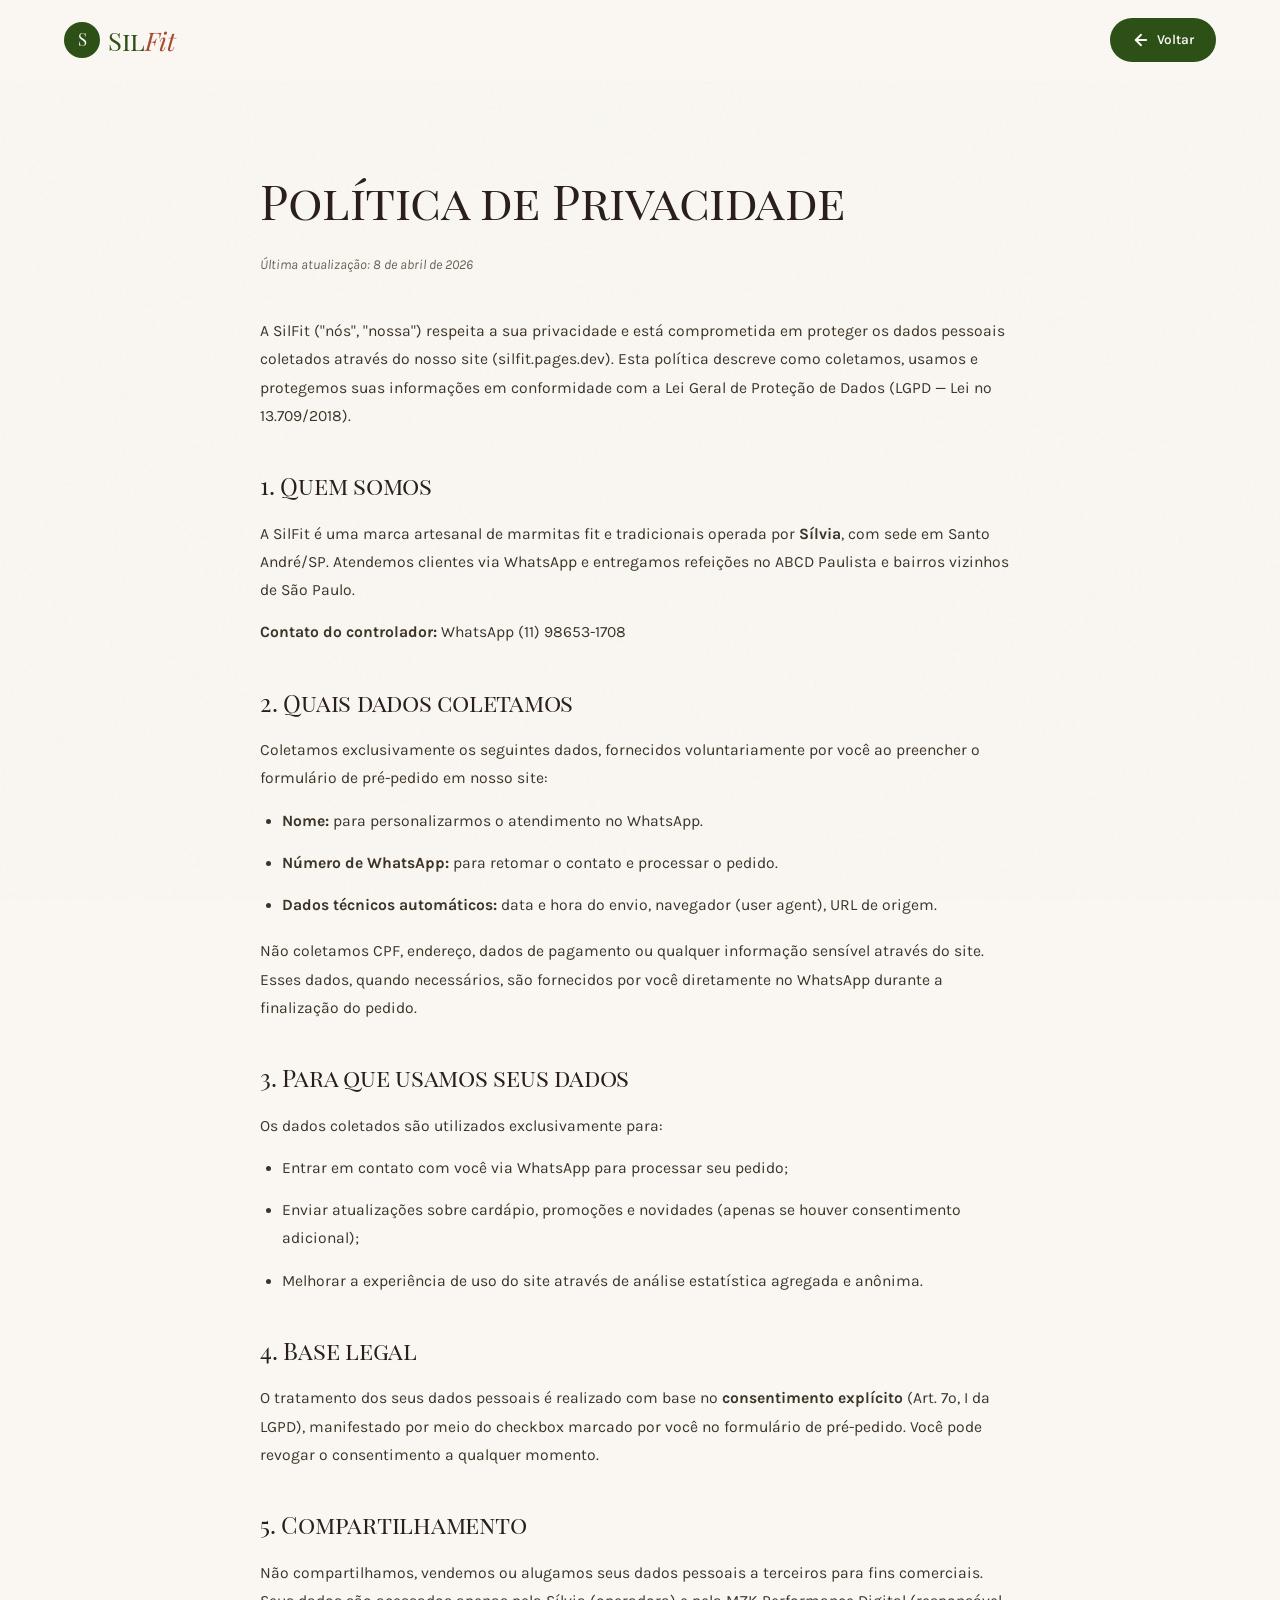
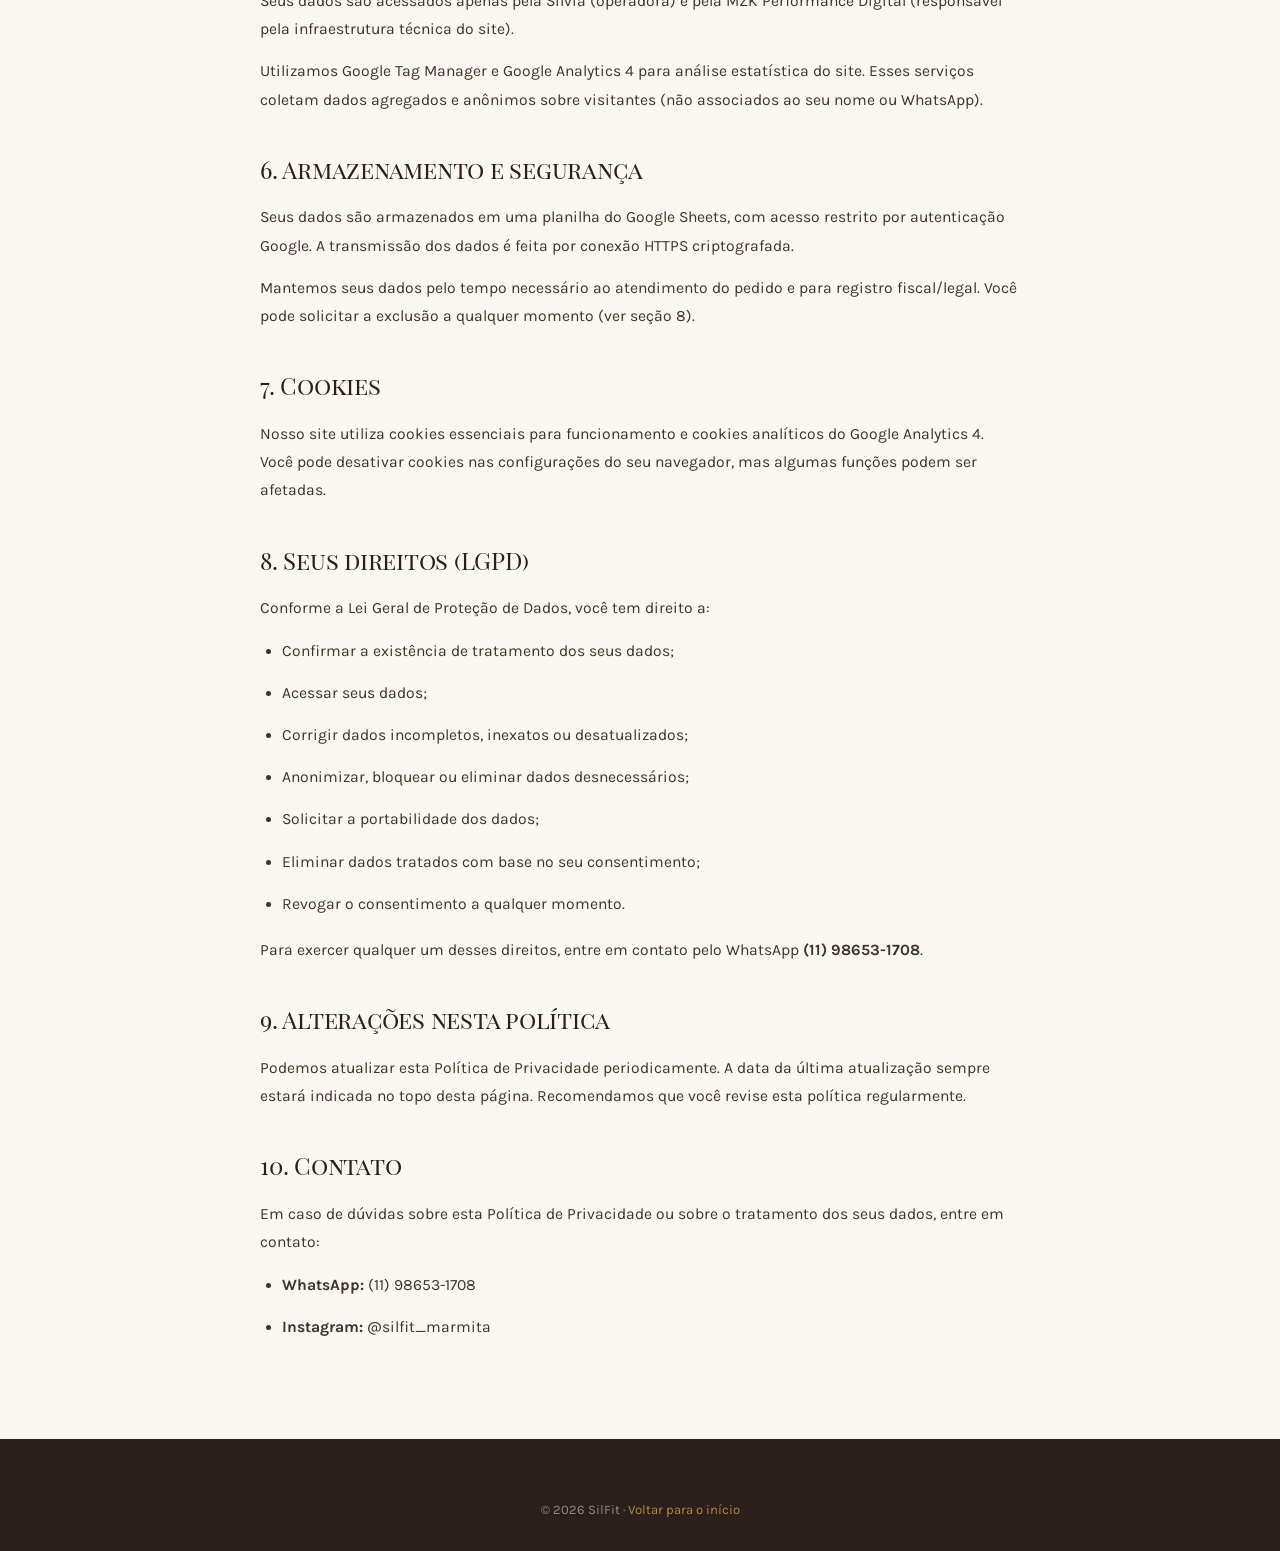
==== commit a1c019ba: "Replace Microsoft Clarity with Google Tag Manager (GTM-PD4644SP) Remove standalone Clarity script fr" ====
--- a/politica-de-privacidade.html
+++ b/politica-de-privacidade.html
@@ -7,16 +7,29 @@
   <title>Política de Privacidade | SilFit</title>
   <meta name="description" content="Política de Privacidade da SilFit — como coletamos, usamos e protegemos seus dados em conformidade com a LGPD.">
   <meta name="robots" content="noindex, follow">
-  <link rel="canonical" href="https://silfit.pages.dev/politica-de-privacidade.html">
+  <link rel="canonical" href="https://silfitmarmitas.com.br/politica-de-privacidade.html">
 
   <link rel="preconnect" href="https://fonts.googleapis.com">
   <link rel="preconnect" href="https://fonts.gstatic.com" crossorigin>
   <link href="https://fonts.googleapis.com/css2?family=Karla:wght@300;400;500;600;700&family=Playfair+Display:ital,wght@0,400;0,700;1,400;1,700&family=Playfair+Display+SC:wght@400;700&display=swap" rel="stylesheet">
 
+  <!-- Google Tag Manager -->
+  <script>(function(w,d,s,l,i){w[l]=w[l]||[];w[l].push({'gtm.start':
+  new Date().getTime(),event:'gtm.js'});var f=d.getElementsByTagName(s)[0],
+  j=d.createElement(s),dl=l!='dataLayer'?'&l='+l:'';j.async=true;j.src=
+  'https://www.googletagmanager.com/gtm.js?id='+i+dl;f.parentNode.insertBefore(j,f);
+  })(window,document,'script','dataLayer','GTM-PD4644SP');</script>
+  <!-- End Google Tag Manager -->
+
   <link rel="stylesheet" href="/css/styles.css">
   <link rel="manifest" href="/manifest.json">
 </head>
 <body>
+  <!-- Google Tag Manager (noscript) -->
+  <noscript><iframe src="https://www.googletagmanager.com/ns.html?id=GTM-PD4644SP"
+  height="0" width="0" style="display:none;visibility:hidden"></iframe></noscript>
+  <!-- End Google Tag Manager (noscript) -->
+
   <a href="#main" class="skip-link">Pular para o conteúdo</a>
 
   <header class="header">
--- a/css/styles.css
+++ b/css/styles.css
@@ -13,12 +13,12 @@
   --sage-light: #A8B89A;
   --sage: #6B8E5A;
   --sage-deep: #2D5016;
-  --terracotta: #C65D3F;
-  --terracotta-deep: #9B4426;
-  --gold: #D4A574;
+  --terracotta: #A84B30;
+  --terracotta-deep: #8B3A20;
+  --gold: #B8893E;
   --espresso: #2A1F1A;
-  --espresso-soft: #4A3F36;
-  --muted: #8B7E6F;
+  --espresso-soft: #3D3428;
+  --muted: #6B5F52;
   --line: #E5DCC8;
   --white: #FFFFFF;
   --wa-green: #25D366;
@@ -446,7 +446,43 @@
   display: flex;
   gap: 14px;
   flex-wrap: wrap;
+  align-items: center;
   margin-bottom: 40px;
+}
+
+/* WhatsApp icon inside primary CTA */
+.btn-wa .icon-wa {
+  width: 20px;
+  height: 20px;
+  flex-shrink: 0;
+  margin-right: 2px;
+  color: var(--wa-green);
+}
+.btn-wa:hover .icon-wa {
+  color: #7ae8a5;
+  transition: color 0.25s ease;
+}
+
+/* Microcopy below the CTA row — conversion reassurance */
+.hero-cta-micro {
+  flex-basis: 100%;
+  display: flex;
+  align-items: center;
+  gap: 8px;
+  margin: 6px 0 0;
+  font-size: 0.82rem;
+  color: var(--espresso-soft);
+  font-weight: 500;
+  letter-spacing: 0.01em;
+}
+.hero-cta-micro .dot-mini {
+  width: 7px;
+  height: 7px;
+  border-radius: 50%;
+  background: var(--wa-green);
+  box-shadow: 0 0 0 3px rgba(37, 211, 102, 0.18);
+  flex-shrink: 0;
+  animation: pulse-dot 2.4s ease-in-out infinite;
 }
 
 .hero-trust {
@@ -461,8 +497,12 @@
   display: flex;
   align-items: center;
   gap: 10px;
-  font-size: 0.85rem;
+  font-size: 0.86rem;
   color: var(--espresso-soft);
+}
+.hero-trust-item strong {
+  color: var(--espresso);
+  font-weight: 700;
 }
 .hero-trust-item svg {
   color: var(--sage-deep);
@@ -482,6 +522,12 @@
   box-shadow:
     0 20px 60px rgba(42, 31, 26, 0.18),
     0 8px 24px rgba(42, 31, 26, 0.10);
+}
+.hero-photo img {
+  width: 100%;
+  height: 100%;
+  object-fit: cover;
+  display: block;
 }
 .hero-photo-main {
   top: 0; left: 50%;
@@ -563,12 +609,19 @@
 
 @media (max-width: 980px) {
   .hero .container { grid-template-columns: 1fr; gap: 50px; }
-  .hero-visual { height: 460px; max-width: 480px; margin: 0 auto; }
+  .hero-visual { width: 100%; height: 460px; max-width: 480px; margin: 0 auto; }
   .hero-quote { right: 0; bottom: 50px; }
+  .hero-trust { gap: 16px 20px; }
+}
+@media (max-width: 600px) {
+  .hero-ctas { gap: 10px; }
+  .hero-ctas .btn { width: 100%; justify-content: center; }
+  .hero-cta-micro { justify-content: center; }
 }
 @media (max-width: 480px) {
   .hero { padding: 50px 0 70px; }
   .hero-visual { height: 380px; }
+  .hero-trust-item { font-size: 0.82rem; }
 }
 
 /* ─────────────────────────────────────────────────────────
@@ -591,6 +644,13 @@
   overflow: hidden;
   aspect-ratio: 4/5;
   box-shadow: 0 20px 50px rgba(42, 31, 26, 0.15);
+  background: var(--cream-deep);
+}
+.sobre-photo-frame img {
+  width: 100%;
+  height: 100%;
+  object-fit: cover;
+  display: block;
 }
 .sobre-photo-frame .photo-placeholder { font-size: 1.6rem; }
 .sobre-photo::before {
@@ -711,9 +771,19 @@
 }
 
 .menu-card-photo {
-  aspect-ratio: 16/10;
+  aspect-ratio: 4/5;
   position: relative;
   overflow: hidden;
+  background: var(--cream-deep);
+}
+.menu-card-photo img {
+  width: 100%;
+  height: 100%;
+  object-fit: cover;
+  transition: transform 700ms var(--ease-out);
+}
+.menu-card:hover .menu-card-photo img {
+  transform: scale(1.04);
 }
 .menu-card-photo .photo-placeholder { font-size: 1.05rem; }
 .menu-card-badge {
